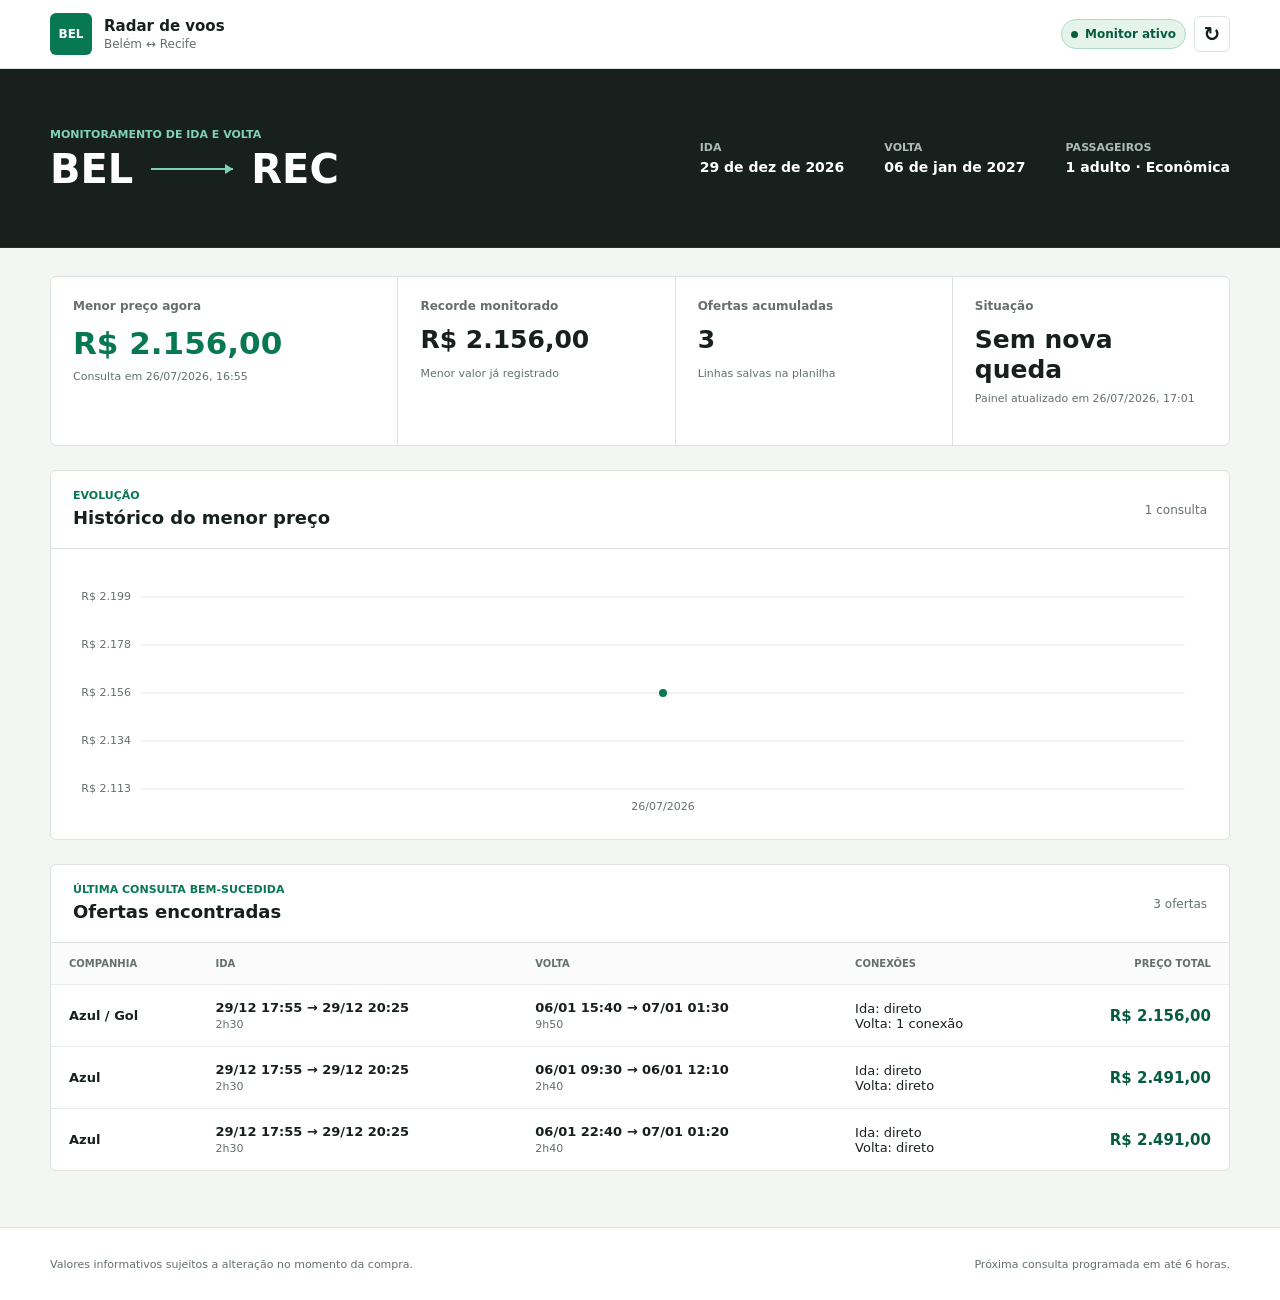
==== docs/index.html @ 87bdce4d "Cria monitor de voos e painel web" ====
<!doctype html>
<html lang="pt-BR">
  <head>
    <meta charset="utf-8">
    <meta name="viewport" content="width=device-width, initial-scale=1">
    <meta name="color-scheme" content="light">
    <meta
      name="description"
      content="Acompanhamento de preços de voos entre Belém e Recife."
    >
    <title>Radar BEL ↔ REC</title>
    <link rel="stylesheet" href="./estilos.css">
  </head>
  <body>
    <header class="cabecalho">
      <div class="cabecalho-conteudo">
        <a class="marca" href="./" aria-label="Radar BEL para REC">
          <span class="marca-sinal" aria-hidden="true">BEL</span>
          <span>
            <strong>Radar de voos</strong>
            <small>Belém ↔ Recife</small>
          </span>
        </a>

        <div class="acoes">
          <span id="estado-monitor" class="estado" aria-live="polite">
            Carregando
          </span>
          <button
            id="botao-atualizar"
            class="botao-icone"
            type="button"
            title="Atualizar dados"
            aria-label="Atualizar dados"
          >
            ↻
          </button>
          <a id="link-execucoes" class="botao-secundario" href="#" hidden>
            Execuções
          </a>
          <a id="link-planilha" class="botao-primario" href="#" download hidden>
            Baixar planilha
          </a>
        </div>
      </div>
    </header>

    <main>
      <section class="faixa-rota" aria-labelledby="titulo-rota">
        <div class="conteudo">
          <div>
            <p class="rotulo">Monitoramento de ida e volta</p>
            <h1 id="titulo-rota">
              <span id="origem">BEL</span>
              <span class="linha-rota" aria-hidden="true"></span>
              <span id="destino">REC</span>
            </h1>
          </div>
          <dl class="detalhes-rota">
            <div>
              <dt>Ida</dt>
              <dd id="data-ida">29 dez 2026</dd>
            </div>
            <div>
              <dt>Volta</dt>
              <dd id="data-volta">06 jan 2027</dd>
            </div>
            <div>
              <dt>Passageiros</dt>
              <dd id="passageiros">1 adulto · Econômica</dd>
            </div>
          </dl>
        </div>
      </section>

      <div class="conteudo principal">
        <section class="metricas" aria-label="Resumo do monitoramento">
          <article class="metrica metrica-destaque">
            <span>Menor preço agora</span>
            <strong id="preco-atual">—</strong>
            <small id="ultima-consulta">Aguardando consulta</small>
          </article>
          <article class="metrica">
            <span>Recorde monitorado</span>
            <strong id="menor-historico">—</strong>
            <small>Menor valor já registrado</small>
          </article>
          <article class="metrica">
            <span>Ofertas acumuladas</span>
            <strong id="total-ofertas">0</strong>
            <small>Linhas salvas na planilha</small>
          </article>
          <article class="metrica">
            <span>Situação</span>
            <strong id="situacao">Iniciando</strong>
            <small id="gerado-em">Dados ainda não carregados</small>
          </article>
        </section>

        <section class="secao-grafico" aria-labelledby="titulo-historico">
          <div class="titulo-secao">
            <div>
              <p class="rotulo">Evolução</p>
              <h2 id="titulo-historico">Histórico do menor preço</h2>
            </div>
            <span id="quantidade-consultas" class="contador">0 consultas</span>
          </div>
          <div class="grafico">
            <canvas
              id="grafico-precos"
              role="img"
              aria-label="Gráfico do menor preço encontrado em cada consulta"
            ></canvas>
            <p id="grafico-vazio" class="mensagem-vazia" hidden>
              O gráfico aparecerá após a primeira consulta.
            </p>
          </div>
        </section>

        <section class="secao-ofertas" aria-labelledby="titulo-ofertas">
          <div class="titulo-secao">
            <div>
              <p class="rotulo">Última consulta bem-sucedida</p>
              <h2 id="titulo-ofertas">Ofertas encontradas</h2>
            </div>
            <span id="quantidade-ofertas" class="contador">0 ofertas</span>
          </div>

          <div class="tabela-container">
            <table>
              <thead>
                <tr>
                  <th>Companhia</th>
                  <th>Ida</th>
                  <th>Volta</th>
                  <th>Conexões</th>
                  <th class="alinha-direita">Preço total</th>
                </tr>
              </thead>
              <tbody id="lista-ofertas">
                <tr>
                  <td colspan="5" class="mensagem-tabela">Carregando ofertas…</td>
                </tr>
              </tbody>
            </table>
          </div>
        </section>
      </div>
    </main>

    <footer>
      <div class="conteudo rodape-conteudo">
        <p>Valores informativos sujeitos a alteração no momento da compra.</p>
        <p>Próxima consulta programada em até 6 horas.</p>
      </div>
    </footer>

    <noscript>
      <p class="aviso-script">
        Ative o JavaScript para visualizar os dados do monitoramento.
      </p>
    </noscript>
    <script src="./painel.js"></script>
  </body>
</html>
---- docs/estilos.css ----
:root {
  color: #17201c;
  background: #f4f6f4;
  font-family:
    Inter, ui-sans-serif, system-ui, -apple-system, BlinkMacSystemFont, "Segoe UI",
    sans-serif;
  font-synthesis: none;
  --tinta: #17201c;
  --tinta-suave: #64706a;
  --fundo: #f4f6f4;
  --superficie: #ffffff;
  --borda: #dce2de;
  --verde: #087852;
  --verde-escuro: #075b40;
  --verde-claro: #e4f4ed;
  --amarelo: #f4bd3b;
  --vermelho: #b93838;
  --vermelho-claro: #faeaea;
}

* {
  box-sizing: border-box;
}

body {
  min-width: 320px;
  min-height: 100vh;
  margin: 0;
  background: var(--fundo);
  color: var(--tinta);
}

button,
a {
  font: inherit;
}

button:focus-visible,
a:focus-visible {
  outline: 3px solid rgba(8, 120, 82, 0.24);
  outline-offset: 2px;
}

.conteudo,
.cabecalho-conteudo {
  width: min(1180px, calc(100% - 40px));
  margin-inline: auto;
}

.cabecalho {
  position: sticky;
  z-index: 10;
  top: 0;
  border-bottom: 1px solid var(--borda);
  background: rgba(255, 255, 255, 0.96);
}

.cabecalho-conteudo {
  min-height: 68px;
  display: flex;
  align-items: center;
  justify-content: space-between;
  gap: 20px;
}

.marca {
  display: inline-flex;
  align-items: center;
  gap: 12px;
  color: inherit;
  text-decoration: none;
}

.marca-sinal {
  width: 42px;
  height: 42px;
  display: grid;
  place-items: center;
  border-radius: 6px;
  background: var(--verde);
  color: #fff;
  font-size: 12px;
  font-weight: 800;
}

.marca strong,
.marca small {
  display: block;
  letter-spacing: 0;
}

.marca strong {
  font-size: 15px;
}

.marca small {
  margin-top: 2px;
  color: var(--tinta-suave);
  font-size: 12px;
}

.acoes {
  display: flex;
  align-items: center;
  gap: 8px;
}

.estado {
  min-height: 30px;
  display: inline-flex;
  align-items: center;
  gap: 7px;
  padding: 5px 9px;
  border: 1px solid #aed8c7;
  border-radius: 999px;
  background: var(--verde-claro);
  color: var(--verde-escuro);
  font-size: 12px;
  font-weight: 700;
  white-space: nowrap;
}

.estado::before {
  width: 7px;
  height: 7px;
  border-radius: 50%;
  background: currentColor;
  content: "";
}

.estado.estado-alerta {
  border-color: #e5c179;
  background: #fff4da;
  color: #815b08;
}

.estado.estado-erro {
  border-color: #efb3b3;
  background: var(--vermelho-claro);
  color: var(--vermelho);
}

.botao-icone,
.botao-secundario,
.botao-primario {
  min-height: 36px;
  border-radius: 6px;
  font-size: 13px;
  font-weight: 700;
  cursor: pointer;
}

.botao-icone {
  width: 36px;
  border: 1px solid var(--borda);
  background: var(--superficie);
  color: var(--tinta);
  font-size: 20px;
  line-height: 1;
}

.botao-icone.carregando {
  animation: girar 0.8s linear infinite;
}

.botao-secundario,
.botao-primario {
  display: inline-flex;
  align-items: center;
  padding: 0 13px;
  text-decoration: none;
}

.botao-secundario {
  border: 1px solid var(--borda);
  background: var(--superficie);
  color: var(--tinta);
}

.botao-primario {
  border: 1px solid var(--verde);
  background: var(--verde);
  color: #fff;
}

.botao-icone:hover,
.botao-secundario:hover {
  border-color: #a9b7af;
  background: #f8faf8;
}

.botao-primario:hover {
  border-color: var(--verde-escuro);
  background: var(--verde-escuro);
}

.faixa-rota {
  border-bottom: 1px solid #22322a;
  background: #17201c;
  color: #fff;
}

.faixa-rota .conteudo {
  min-height: 178px;
  display: flex;
  align-items: center;
  justify-content: space-between;
  gap: 48px;
}

.rotulo {
  margin: 0 0 8px;
  color: var(--verde);
  font-size: 11px;
  font-weight: 800;
  text-transform: uppercase;
}

.faixa-rota .rotulo {
  color: #80d2b5;
}

h1 {
  margin: 0;
  display: flex;
  align-items: center;
  gap: 18px;
  font-size: 40px;
  line-height: 1;
  letter-spacing: 0;
}

.linha-rota {
  width: 82px;
  height: 2px;
  position: relative;
  background: #80d2b5;
}

.linha-rota::after {
  position: absolute;
  top: -4px;
  right: 0;
  border-top: 5px solid transparent;
  border-bottom: 5px solid transparent;
  border-left: 8px solid #80d2b5;
  content: "";
}

.detalhes-rota {
  display: grid;
  grid-template-columns: repeat(3, auto);
  gap: 40px;
  margin: 0;
}

.detalhes-rota div {
  min-width: 118px;
}

.detalhes-rota dt {
  margin-bottom: 5px;
  color: #aebbb5;
  font-size: 11px;
  font-weight: 700;
  text-transform: uppercase;
}

.detalhes-rota dd {
  margin: 0;
  font-size: 14px;
  font-weight: 700;
  white-space: nowrap;
}

.principal {
  padding-block: 28px 56px;
}

.metricas {
  display: grid;
  grid-template-columns: 1.25fr repeat(3, 1fr);
  border: 1px solid var(--borda);
  border-radius: 6px;
  background: var(--superficie);
  overflow: hidden;
}

.metrica {
  min-width: 0;
  padding: 22px;
  border-left: 1px solid var(--borda);
}

.metrica:first-child {
  border-left: 0;
}

.metrica span,
.metrica small,
.metrica strong {
  display: block;
}

.metrica span {
  margin-bottom: 12px;
  color: var(--tinta-suave);
  font-size: 12px;
  font-weight: 700;
}

.metrica strong {
  min-height: 34px;
  overflow-wrap: anywhere;
  font-size: 25px;
  line-height: 1.18;
  letter-spacing: 0;
}

.metrica-destaque strong {
  color: var(--verde);
  font-size: 31px;
}

.metrica small {
  min-height: 32px;
  margin-top: 7px;
  color: var(--tinta-suave);
  font-size: 11px;
  line-height: 1.45;
}

.secao-grafico,
.secao-ofertas {
  margin-top: 24px;
  border: 1px solid var(--borda);
  border-radius: 6px;
  background: var(--superficie);
}

.titulo-secao {
  min-height: 78px;
  display: flex;
  align-items: center;
  justify-content: space-between;
  gap: 20px;
  padding: 18px 22px;
  border-bottom: 1px solid var(--borda);
}

.titulo-secao .rotulo {
  margin-bottom: 4px;
}

h2 {
  margin: 0;
  font-size: 18px;
  line-height: 1.3;
  letter-spacing: 0;
}

.contador {
  color: var(--tinta-suave);
  font-size: 12px;
  white-space: nowrap;
}

.grafico {
  height: 290px;
  position: relative;
  padding: 20px 18px 12px;
}

#grafico-precos {
  width: 100%;
  height: 100%;
  display: block;
}

.mensagem-vazia {
  position: absolute;
  inset: 0;
  display: grid;
  place-items: center;
  margin: 0;
  color: var(--tinta-suave);
  font-size: 13px;
}

.tabela-container {
  width: 100%;
  overflow-x: auto;
}

table {
  width: 100%;
  border-collapse: collapse;
  font-size: 13px;
}

th,
td {
  padding: 15px 18px;
  border-bottom: 1px solid #e8ece9;
  text-align: left;
  vertical-align: middle;
}

th {
  color: var(--tinta-suave);
  background: #fafbfa;
  font-size: 10px;
  font-weight: 800;
  text-transform: uppercase;
  white-space: nowrap;
}

tbody tr:last-child td {
  border-bottom: 0;
}

tbody tr:hover {
  background: #fafcfa;
}

.companhia {
  font-weight: 750;
}

.trecho {
  min-width: 180px;
}

.trecho strong,
.trecho small {
  display: block;
}

.trecho strong {
  font-size: 13px;
}

.trecho small {
  margin-top: 3px;
  color: var(--tinta-suave);
  font-size: 11px;
}

.conexoes {
  white-space: nowrap;
}

.alinha-direita {
  text-align: right;
}

.preco {
  color: var(--verde-escuro);
  font-size: 15px;
  font-weight: 800;
  white-space: nowrap;
}

.mensagem-tabela {
  height: 120px;
  color: var(--tinta-suave);
  text-align: center;
}

footer {
  border-top: 1px solid var(--borda);
  background: var(--superficie);
}

.rodape-conteudo {
  min-height: 72px;
  display: flex;
  align-items: center;
  justify-content: space-between;
  gap: 20px;
  color: var(--tinta-suave);
  font-size: 11px;
}

.aviso-script {
  margin: 0;
  padding: 16px;
  background: var(--vermelho-claro);
  color: var(--vermelho);
  text-align: center;
}

[hidden] {
  display: none !important;
}

@keyframes girar {
  to {
    transform: rotate(360deg);
  }
}

@media (max-width: 880px) {
  .faixa-rota .conteudo {
    min-height: 200px;
    align-items: flex-start;
    flex-direction: column;
    justify-content: center;
    gap: 28px;
  }

  .detalhes-rota {
    width: 100%;
    gap: 20px;
  }

  .metricas {
    grid-template-columns: repeat(2, 1fr);
  }

  .metrica:nth-child(3) {
    border-top: 1px solid var(--borda);
    border-left: 0;
  }

  .metrica:nth-child(4) {
    border-top: 1px solid var(--borda);
  }
}

@media (max-width: 620px) {
  .conteudo,
  .cabecalho-conteudo {
    width: min(100% - 28px, 1180px);
  }

  .cabecalho-conteudo {
    min-height: 62px;
  }

  .marca small,
  .acoes .estado,
  .botao-secundario {
    display: none;
  }

  .botao-primario {
    padding-inline: 10px;
    font-size: 11px;
  }

  .faixa-rota .conteudo {
    min-height: 232px;
  }

  h1 {
    gap: 12px;
    font-size: 32px;
  }

  .linha-rota {
    width: 48px;
  }

  .detalhes-rota {
    grid-template-columns: repeat(2, 1fr);
  }

  .detalhes-rota div:last-child {
    grid-column: 1 / -1;
  }

  .metricas {
    grid-template-columns: 1fr;
  }

  .metrica,
  .metrica:nth-child(2),
  .metrica:nth-child(3),
  .metrica:nth-child(4) {
    border-top: 1px solid var(--borda);
    border-left: 0;
  }

  .metrica:first-child {
    border-top: 0;
  }

  .metrica small {
    min-height: 0;
  }

  .titulo-secao {
    align-items: flex-start;
    flex-direction: column;
    gap: 7px;
  }

  .grafico {
    height: 250px;
    padding-inline: 10px;
  }

  th,
  td {
    padding-inline: 14px;
  }

  .rodape-conteudo {
    align-items: flex-start;
    flex-direction: column;
    justify-content: center;
    gap: 5px;
    padding-block: 18px;
  }

  .rodape-conteudo p {
    margin: 0;
  }
}

@media (prefers-reduced-motion: reduce) {
  *,
  *::before,
  *::after {
    scroll-behavior: auto !important;
    animation-duration: 0.01ms !important;
    animation-iteration-count: 1 !important;
  }
}
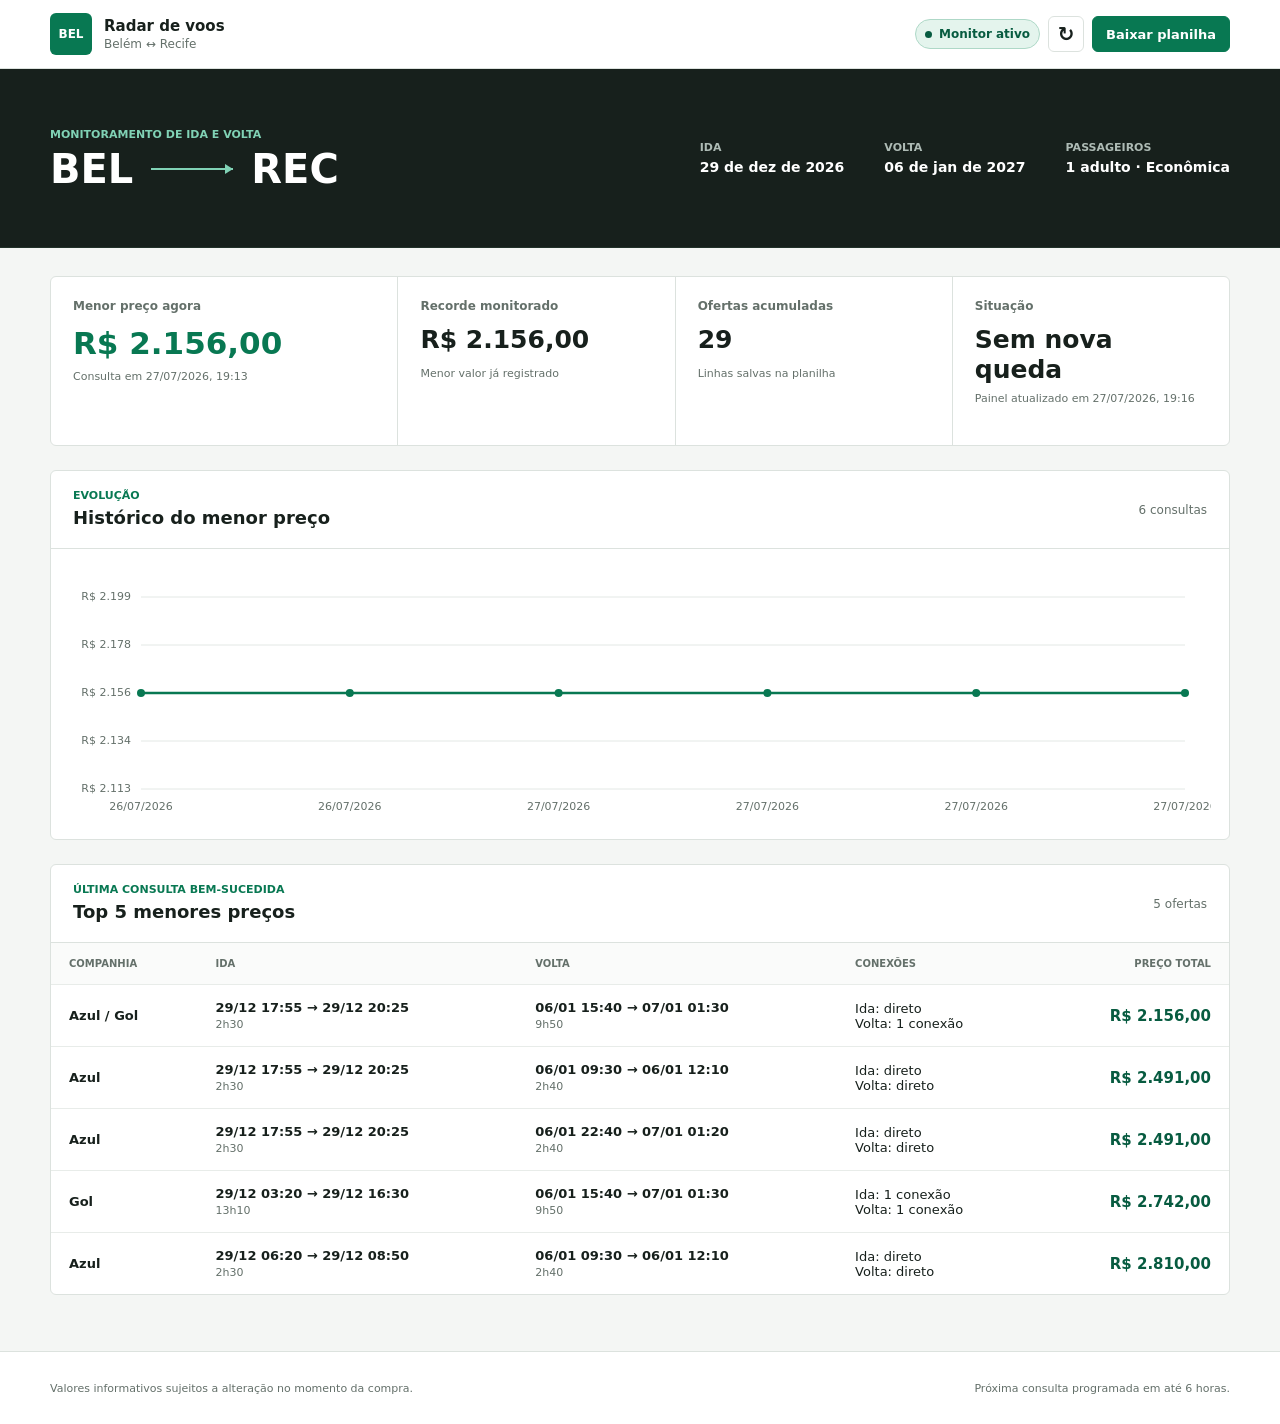
==== commit 150ab30c: "Limita painel as cinco menores ofertas" ====
--- a/docs/index.html
+++ b/docs/index.html
@@ -121,7 +121,7 @@
           <div class="titulo-secao">
             <div>
               <p class="rotulo">Última consulta bem-sucedida</p>
-              <h2 id="titulo-ofertas">Ofertas encontradas</h2>
+              <h2 id="titulo-ofertas">Top 5 menores preços</h2>
             </div>
             <span id="quantidade-ofertas" class="contador">0 ofertas</span>
           </div>
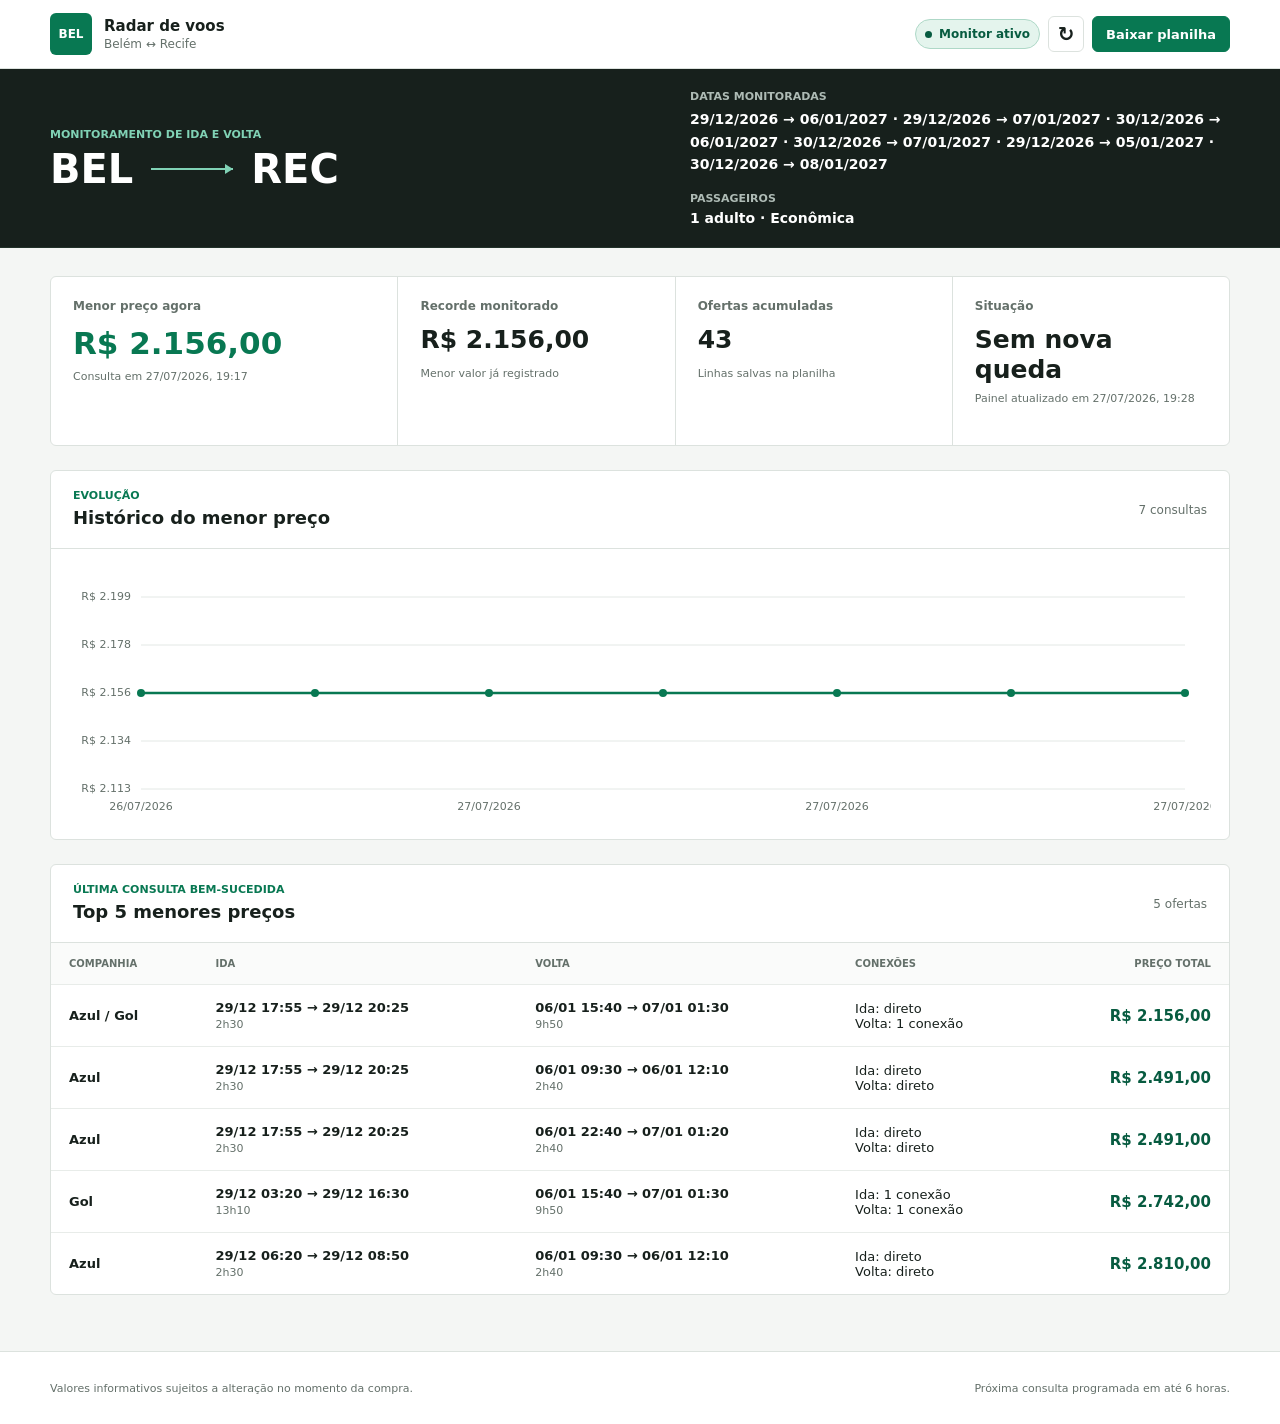
==== commit 30ad1501: "Monitora novas combinacoes de datas" ====
--- a/docs/index.html
+++ b/docs/index.html
@@ -57,13 +57,12 @@
             </h1>
           </div>
           <dl class="detalhes-rota">
-            <div>
-              <dt>Ida</dt>
-              <dd id="data-ida">29 dez 2026</dd>
-            </div>
-            <div>
-              <dt>Volta</dt>
-              <dd id="data-volta">06 jan 2027</dd>
+            <div class="datas-monitoradas">
+              <dt>Datas monitoradas</dt>
+              <dd id="periodos-monitorados">
+                29 dez → 06 jan · 29 dez → 07 jan · 30 dez → 06 jan ·
+                30 dez → 07 jan · 29 dez → 05 jan · 30 dez → 08 jan
+              </dd>
             </div>
             <div>
               <dt>Passageiros</dt>
--- a/docs/estilos.css
+++ b/docs/estilos.css
@@ -249,9 +249,11 @@
 
 .detalhes-rota {
   display: grid;
-  grid-template-columns: repeat(3, auto);
-  gap: 40px;
+  grid-template-columns: 1fr;
+  gap: 16px;
   margin: 0;
+  width: min(540px, 45vw);
+  min-width: 0;
 }
 
 .detalhes-rota div {
@@ -271,6 +273,11 @@
   font-size: 14px;
   font-weight: 700;
   white-space: nowrap;
+}
+
+.detalhes-rota .datas-monitoradas dd {
+  line-height: 1.6;
+  white-space: normal;
 }
 
 .principal {
@@ -500,7 +507,7 @@
   }
 }
 
-@media (max-width: 880px) {
+@media (max-width: 1040px) {
   .faixa-rota .conteudo {
     min-height: 200px;
     align-items: flex-start;
@@ -511,6 +518,7 @@
 
   .detalhes-rota {
     width: 100%;
+    grid-template-columns: repeat(2, 1fr);
     gap: 20px;
   }
 
@@ -566,7 +574,7 @@
     grid-template-columns: repeat(2, 1fr);
   }
 
-  .detalhes-rota div:last-child {
+  .detalhes-rota .datas-monitoradas {
     grid-column: 1 / -1;
   }
 
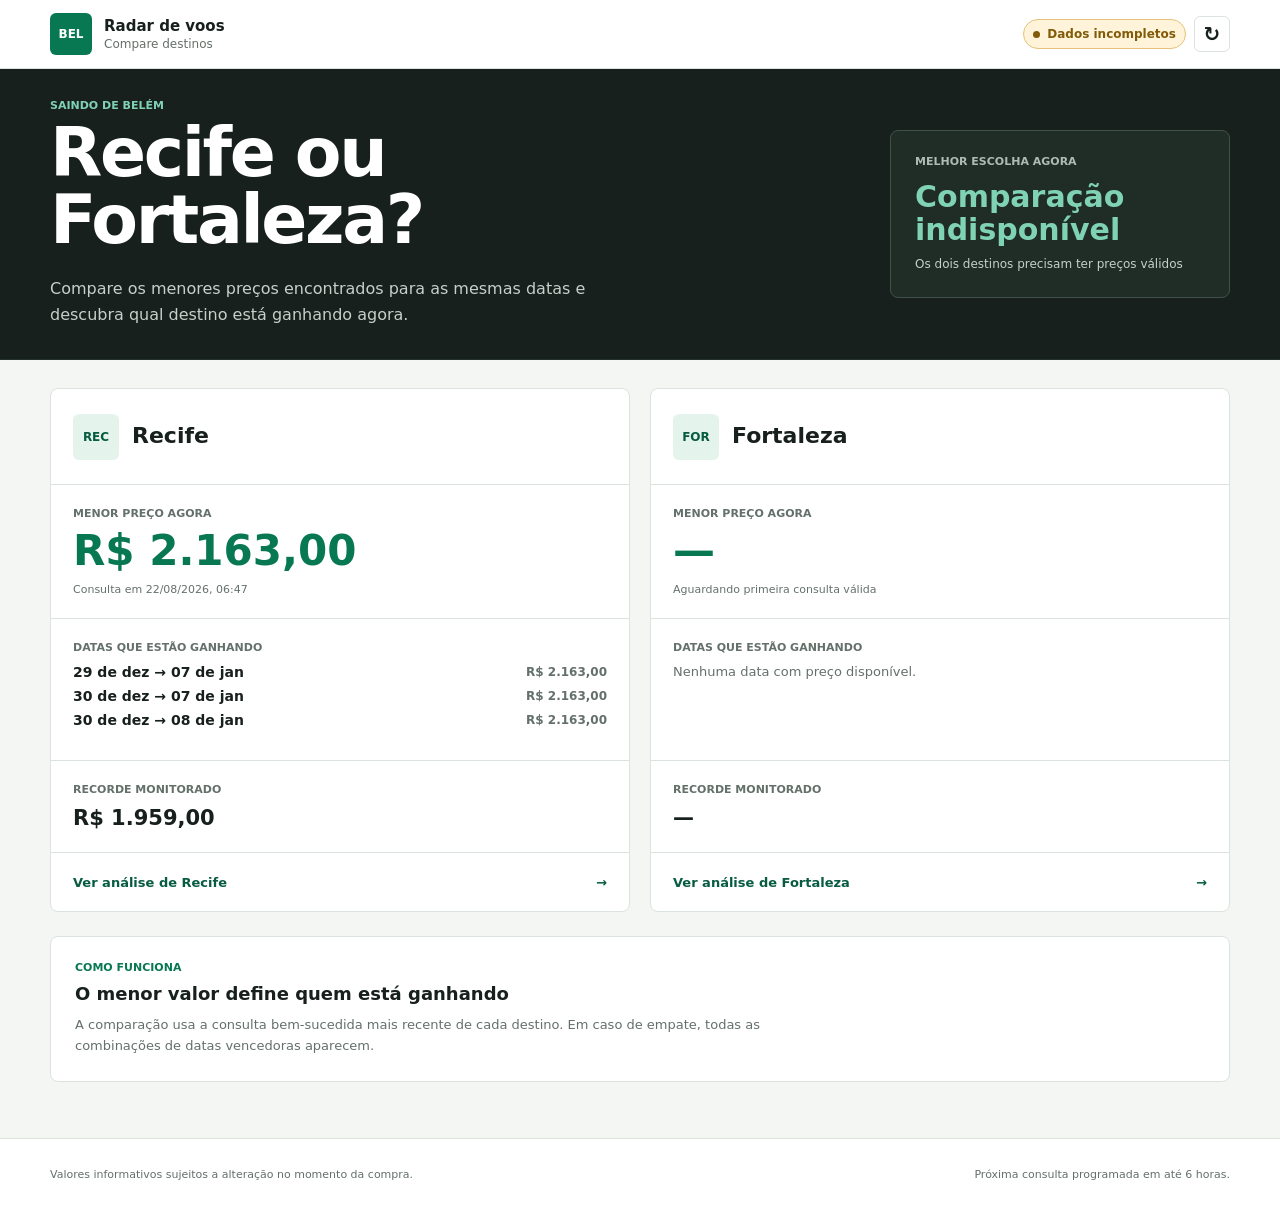
==== commit c1f7be6e: "Adiciona comparacao entre Recife e Fortaleza" ====
--- a/docs/index.html
+++ b/docs/index.html
@@ -6,143 +6,126 @@
     <meta name="color-scheme" content="light">
     <meta
       name="description"
-      content="Acompanhamento de preços de voos entre Belém e Recife."
+      content="Compare os preços de voos de Belém para Recife e Fortaleza."
     >
-    <title>Radar BEL ↔ REC</title>
+    <title>Radar de voos · Recife ou Fortaleza</title>
     <link rel="stylesheet" href="./estilos.css">
   </head>
-  <body>
+  <body class="pagina-comparacao">
     <header class="cabecalho">
       <div class="cabecalho-conteudo">
-        <a class="marca" href="./" aria-label="Radar BEL para REC">
+        <a class="marca" href="./" aria-label="Radar de voos">
           <span class="marca-sinal" aria-hidden="true">BEL</span>
           <span>
             <strong>Radar de voos</strong>
-            <small>Belém ↔ Recife</small>
+            <small>Compare destinos</small>
           </span>
         </a>
 
         <div class="acoes">
-          <span id="estado-monitor" class="estado" aria-live="polite">
+          <span id="estado-comparacao" class="estado" aria-live="polite">
             Carregando
           </span>
           <button
             id="botao-atualizar"
             class="botao-icone"
             type="button"
-            title="Atualizar dados"
-            aria-label="Atualizar dados"
+            title="Atualizar comparação"
+            aria-label="Atualizar comparação"
           >
             ↻
           </button>
-          <a id="link-execucoes" class="botao-secundario" href="#" hidden>
-            Execuções
-          </a>
-          <a id="link-planilha" class="botao-primario" href="#" download hidden>
-            Baixar planilha
-          </a>
         </div>
       </div>
     </header>
 
     <main>
-      <section class="faixa-rota" aria-labelledby="titulo-rota">
-        <div class="conteudo">
+      <section class="hero-comparacao" aria-labelledby="titulo-comparacao">
+        <div class="conteudo hero-comparacao-conteudo">
           <div>
-            <p class="rotulo">Monitoramento de ida e volta</p>
-            <h1 id="titulo-rota">
-              <span id="origem">BEL</span>
-              <span class="linha-rota" aria-hidden="true"></span>
-              <span id="destino">REC</span>
-            </h1>
+            <p class="rotulo">Saindo de Belém</p>
+            <h1 id="titulo-comparacao">Recife ou Fortaleza?</h1>
+            <p class="hero-texto">
+              Compare os menores preços encontrados para as mesmas datas e
+              descubra qual destino está ganhando agora.
+            </p>
           </div>
-          <dl class="detalhes-rota">
-            <div class="datas-monitoradas">
-              <dt>Datas monitoradas</dt>
-              <dd id="periodos-monitorados">
-                29 dez → 06 jan · 29 dez → 07 jan · 30 dez → 06 jan ·
-                30 dez → 07 jan · 29 dez → 05 jan · 30 dez → 08 jan
-              </dd>
-            </div>
-            <div>
-              <dt>Passageiros</dt>
-              <dd id="passageiros">1 adulto · Econômica</dd>
-            </div>
-          </dl>
+          <div id="resultado-comparacao" class="resultado-comparacao" aria-live="polite">
+            <span>Melhor escolha agora</span>
+            <strong>Calculando…</strong>
+            <small>Aguardando os dois destinos</small>
+          </div>
         </div>
       </section>
 
-      <div class="conteudo principal">
-        <section class="metricas" aria-label="Resumo do monitoramento">
-          <article class="metrica metrica-destaque">
-            <span>Menor preço agora</span>
-            <strong id="preco-atual">—</strong>
-            <small id="ultima-consulta">Aguardando consulta</small>
+      <div class="conteudo principal principal-comparacao">
+        <section class="grade-destinos" aria-label="Comparação dos destinos">
+          <article id="cartao-recife" class="cartao-destino" data-destino="REC">
+            <div class="cartao-destino-cabecalho">
+              <div>
+                <span class="codigo-destino">REC</span>
+                <h2>Recife</h2>
+              </div>
+              <span class="selo-vencedor" hidden>Menor preço</span>
+            </div>
+            <div class="preco-destino">
+              <span>Menor preço agora</span>
+              <strong data-campo="preco-atual">—</strong>
+              <small data-campo="ultima-consulta">Aguardando dados</small>
+            </div>
+            <div class="datas-vencedoras">
+              <span>Datas que estão ganhando</span>
+              <div data-campo="datas-vencedoras" class="lista-datas">
+                <p>Carregando combinações…</p>
+              </div>
+            </div>
+            <div class="recorde-destino">
+              <span>Recorde monitorado</span>
+              <strong data-campo="recorde">—</strong>
+            </div>
+            <a class="botao-analise" href="./destino.html?destino=REC">
+              Ver análise de Recife
+              <span aria-hidden="true">→</span>
+            </a>
           </article>
-          <article class="metrica">
-            <span>Recorde monitorado</span>
-            <strong id="menor-historico">—</strong>
-            <small>Menor valor já registrado</small>
-          </article>
-          <article class="metrica">
-            <span>Ofertas acumuladas</span>
-            <strong id="total-ofertas">0</strong>
-            <small>Linhas salvas na planilha</small>
-          </article>
-          <article class="metrica">
-            <span>Situação</span>
-            <strong id="situacao">Iniciando</strong>
-            <small id="gerado-em">Dados ainda não carregados</small>
+
+          <article id="cartao-fortaleza" class="cartao-destino" data-destino="FOR">
+            <div class="cartao-destino-cabecalho">
+              <div>
+                <span class="codigo-destino">FOR</span>
+                <h2>Fortaleza</h2>
+              </div>
+              <span class="selo-vencedor" hidden>Menor preço</span>
+            </div>
+            <div class="preco-destino">
+              <span>Menor preço agora</span>
+              <strong data-campo="preco-atual">—</strong>
+              <small data-campo="ultima-consulta">Aguardando dados</small>
+            </div>
+            <div class="datas-vencedoras">
+              <span>Datas que estão ganhando</span>
+              <div data-campo="datas-vencedoras" class="lista-datas">
+                <p>Carregando combinações…</p>
+              </div>
+            </div>
+            <div class="recorde-destino">
+              <span>Recorde monitorado</span>
+              <strong data-campo="recorde">—</strong>
+            </div>
+            <a class="botao-analise" href="./destino.html?destino=FOR">
+              Ver análise de Fortaleza
+              <span aria-hidden="true">→</span>
+            </a>
           </article>
         </section>
 
-        <section class="secao-grafico" aria-labelledby="titulo-historico">
-          <div class="titulo-secao">
-            <div>
-              <p class="rotulo">Evolução</p>
-              <h2 id="titulo-historico">Histórico do menor preço</h2>
-            </div>
-            <span id="quantidade-consultas" class="contador">0 consultas</span>
-          </div>
-          <div class="grafico">
-            <canvas
-              id="grafico-precos"
-              role="img"
-              aria-label="Gráfico do menor preço encontrado em cada consulta"
-            ></canvas>
-            <p id="grafico-vazio" class="mensagem-vazia" hidden>
-              O gráfico aparecerá após a primeira consulta.
-            </p>
-          </div>
-        </section>
-
-        <section class="secao-ofertas" aria-labelledby="titulo-ofertas">
-          <div class="titulo-secao">
-            <div>
-              <p class="rotulo">Última consulta bem-sucedida</p>
-              <h2 id="titulo-ofertas">Top 5 menores preços</h2>
-            </div>
-            <span id="quantidade-ofertas" class="contador">0 ofertas</span>
-          </div>
-
-          <div class="tabela-container">
-            <table>
-              <thead>
-                <tr>
-                  <th>Companhia</th>
-                  <th>Ida</th>
-                  <th>Volta</th>
-                  <th>Conexões</th>
-                  <th class="alinha-direita">Preço total</th>
-                </tr>
-              </thead>
-              <tbody id="lista-ofertas">
-                <tr>
-                  <td colspan="5" class="mensagem-tabela">Carregando ofertas…</td>
-                </tr>
-              </tbody>
-            </table>
-          </div>
+        <section class="nota-comparacao" aria-labelledby="titulo-como-funciona">
+          <p class="rotulo">Como funciona</p>
+          <h2 id="titulo-como-funciona">O menor valor define quem está ganhando</h2>
+          <p>
+            A comparação usa a consulta bem-sucedida mais recente de cada destino.
+            Em caso de empate, todas as combinações de datas vencedoras aparecem.
+          </p>
         </section>
       </div>
     </main>
@@ -156,9 +139,9 @@
 
     <noscript>
       <p class="aviso-script">
-        Ative o JavaScript para visualizar os dados do monitoramento.
+        Ative o JavaScript para visualizar a comparação de destinos.
       </p>
     </noscript>
-    <script src="./painel.js"></script>
+    <script src="./comparacao.js"></script>
   </body>
 </html>
--- a/docs/estilos.css
+++ b/docs/estilos.css
@@ -200,6 +200,249 @@
   color: #fff;
 }
 
+.hero-comparacao {
+  border-bottom: 1px solid #22322a;
+  background: #17201c;
+  color: #fff;
+}
+
+.hero-comparacao-conteudo {
+  min-height: 290px;
+  display: flex;
+  align-items: center;
+  justify-content: space-between;
+  gap: 60px;
+}
+
+.pagina-comparacao h1 {
+  display: block;
+  max-width: 650px;
+  font-size: clamp(40px, 6vw, 68px);
+  line-height: 0.98;
+  letter-spacing: -0.035em;
+}
+
+.hero-comparacao .rotulo {
+  color: #80d2b5;
+}
+
+.hero-texto {
+  max-width: 590px;
+  margin: 22px 0 0;
+  color: #c6d0cb;
+  font-size: 16px;
+  line-height: 1.65;
+}
+
+.resultado-comparacao {
+  width: min(340px, 34vw);
+  flex: 0 0 auto;
+  padding: 24px;
+  border: 1px solid #405149;
+  border-radius: 8px;
+  background: #202c26;
+}
+
+.resultado-comparacao span,
+.resultado-comparacao strong,
+.resultado-comparacao small {
+  display: block;
+}
+
+.resultado-comparacao span {
+  color: #aebbb5;
+  font-size: 11px;
+  font-weight: 800;
+  text-transform: uppercase;
+}
+
+.resultado-comparacao strong {
+  margin-top: 12px;
+  color: #80d2b5;
+  font-size: 30px;
+  line-height: 1.1;
+}
+
+.resultado-comparacao small {
+  margin-top: 9px;
+  color: #c6d0cb;
+  font-size: 12px;
+  line-height: 1.5;
+}
+
+.principal-comparacao {
+  padding-top: 32px;
+}
+
+.grade-destinos {
+  display: grid;
+  grid-template-columns: repeat(2, minmax(0, 1fr));
+  gap: 20px;
+}
+
+.cartao-destino {
+  min-width: 0;
+  overflow: hidden;
+  border: 1px solid var(--borda);
+  border-radius: 8px;
+  background: var(--superficie);
+  transition: border-color 160ms ease, box-shadow 160ms ease;
+}
+
+.cartao-destino.cartao-vencedor {
+  border-color: #8fcbb6;
+  box-shadow: 0 8px 28px rgba(8, 120, 82, 0.1);
+}
+
+.cartao-destino.cartao-indisponivel {
+  opacity: 0.72;
+}
+
+.cartao-destino-cabecalho {
+  min-height: 96px;
+  display: flex;
+  align-items: center;
+  justify-content: space-between;
+  gap: 20px;
+  padding: 20px 22px;
+  border-bottom: 1px solid var(--borda);
+}
+
+.cartao-destino-cabecalho > div {
+  display: flex;
+  align-items: center;
+  gap: 13px;
+}
+
+.codigo-destino {
+  width: 46px;
+  height: 46px;
+  display: grid;
+  place-items: center;
+  border-radius: 6px;
+  background: var(--verde-claro);
+  color: var(--verde-escuro);
+  font-size: 12px;
+  font-weight: 850;
+}
+
+.cartao-destino h2 {
+  font-size: 22px;
+}
+
+.selo-vencedor {
+  padding: 6px 9px;
+  border-radius: 999px;
+  background: var(--verde);
+  color: #fff;
+  font-size: 11px;
+  font-weight: 800;
+  white-space: nowrap;
+}
+
+.preco-destino,
+.datas-vencedoras,
+.recorde-destino {
+  padding: 22px;
+  border-bottom: 1px solid var(--borda);
+}
+
+.preco-destino > span,
+.datas-vencedoras > span,
+.recorde-destino > span {
+  display: block;
+  margin-bottom: 10px;
+  color: var(--tinta-suave);
+  font-size: 11px;
+  font-weight: 800;
+  text-transform: uppercase;
+}
+
+.preco-destino strong,
+.preco-destino small,
+.recorde-destino strong {
+  display: block;
+}
+
+.preco-destino strong {
+  color: var(--verde);
+  font-size: clamp(30px, 4vw, 42px);
+  line-height: 1;
+}
+
+.preco-destino small {
+  margin-top: 11px;
+  color: var(--tinta-suave);
+  font-size: 11px;
+}
+
+.datas-vencedoras {
+  min-height: 142px;
+}
+
+.lista-datas {
+  display: grid;
+  gap: 8px;
+}
+
+.lista-datas p {
+  display: flex;
+  align-items: center;
+  justify-content: space-between;
+  gap: 20px;
+  margin: 0;
+  color: var(--tinta-suave);
+  font-size: 13px;
+}
+
+.lista-datas strong {
+  color: var(--tinta);
+  font-size: 14px;
+}
+
+.lista-datas span {
+  font-size: 12px;
+  font-weight: 750;
+  white-space: nowrap;
+}
+
+.recorde-destino strong {
+  font-size: 21px;
+}
+
+.botao-analise {
+  min-height: 58px;
+  display: flex;
+  align-items: center;
+  justify-content: space-between;
+  gap: 20px;
+  padding: 0 22px;
+  color: var(--verde-escuro);
+  font-size: 13px;
+  font-weight: 800;
+  text-decoration: none;
+}
+
+.botao-analise:hover {
+  background: var(--verde-claro);
+}
+
+.nota-comparacao {
+  margin-top: 24px;
+  padding: 24px;
+  border: 1px solid var(--borda);
+  border-radius: 8px;
+  background: var(--superficie);
+}
+
+.nota-comparacao p:last-child {
+  max-width: 760px;
+  margin: 10px 0 0;
+  color: var(--tinta-suave);
+  font-size: 13px;
+  line-height: 1.6;
+}
+
 .faixa-rota .conteudo {
   min-height: 178px;
   display: flex;
@@ -508,6 +751,11 @@
 }
 
 @media (max-width: 1040px) {
+  .hero-comparacao-conteudo {
+    min-height: 330px;
+    gap: 30px;
+  }
+
   .faixa-rota .conteudo {
     min-height: 200px;
     align-items: flex-start;
@@ -559,6 +807,44 @@
 
   .faixa-rota .conteudo {
     min-height: 232px;
+  }
+
+  .hero-comparacao-conteudo {
+    min-height: 430px;
+    align-items: flex-start;
+    flex-direction: column;
+    justify-content: center;
+    gap: 28px;
+  }
+
+  .pagina-comparacao h1 {
+    font-size: 42px;
+  }
+
+  .hero-texto {
+    margin-top: 16px;
+    font-size: 14px;
+  }
+
+  .resultado-comparacao {
+    width: 100%;
+  }
+
+  .grade-destinos {
+    grid-template-columns: 1fr;
+  }
+
+  .cartao-destino-cabecalho,
+  .preco-destino,
+  .datas-vencedoras,
+  .recorde-destino {
+    padding-inline: 18px;
+  }
+
+  .lista-datas p {
+    align-items: flex-start;
+    flex-direction: column;
+    gap: 3px;
   }
 
   h1 {
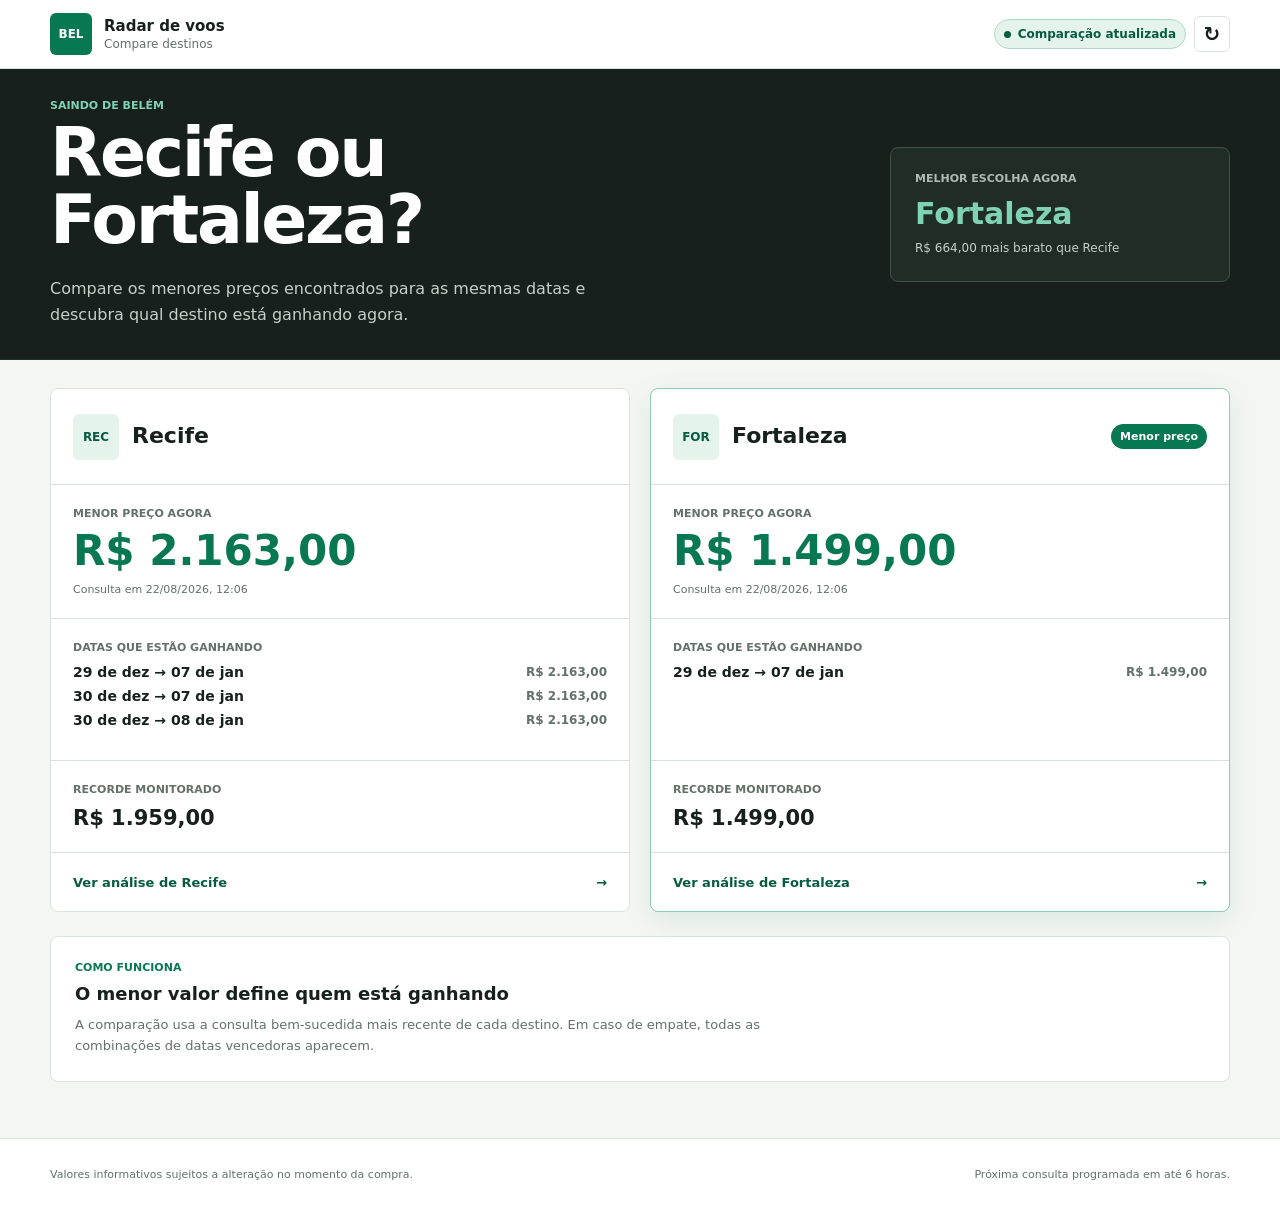
==== commit 2d73b858: "Atualiza versao dos arquivos do painel" ====
--- a/docs/index.html
+++ b/docs/index.html
@@ -9,7 +9,7 @@
       content="Compare os preços de voos de Belém para Recife e Fortaleza."
     >
     <title>Radar de voos · Recife ou Fortaleza</title>
-    <link rel="stylesheet" href="./estilos.css">
+    <link rel="stylesheet" href="./estilos.css?v=2">
   </head>
   <body class="pagina-comparacao">
     <header class="cabecalho">
@@ -142,6 +142,6 @@
         Ative o JavaScript para visualizar a comparação de destinos.
       </p>
     </noscript>
-    <script src="./comparacao.js"></script>
+    <script src="./comparacao.js?v=2"></script>
   </body>
 </html>
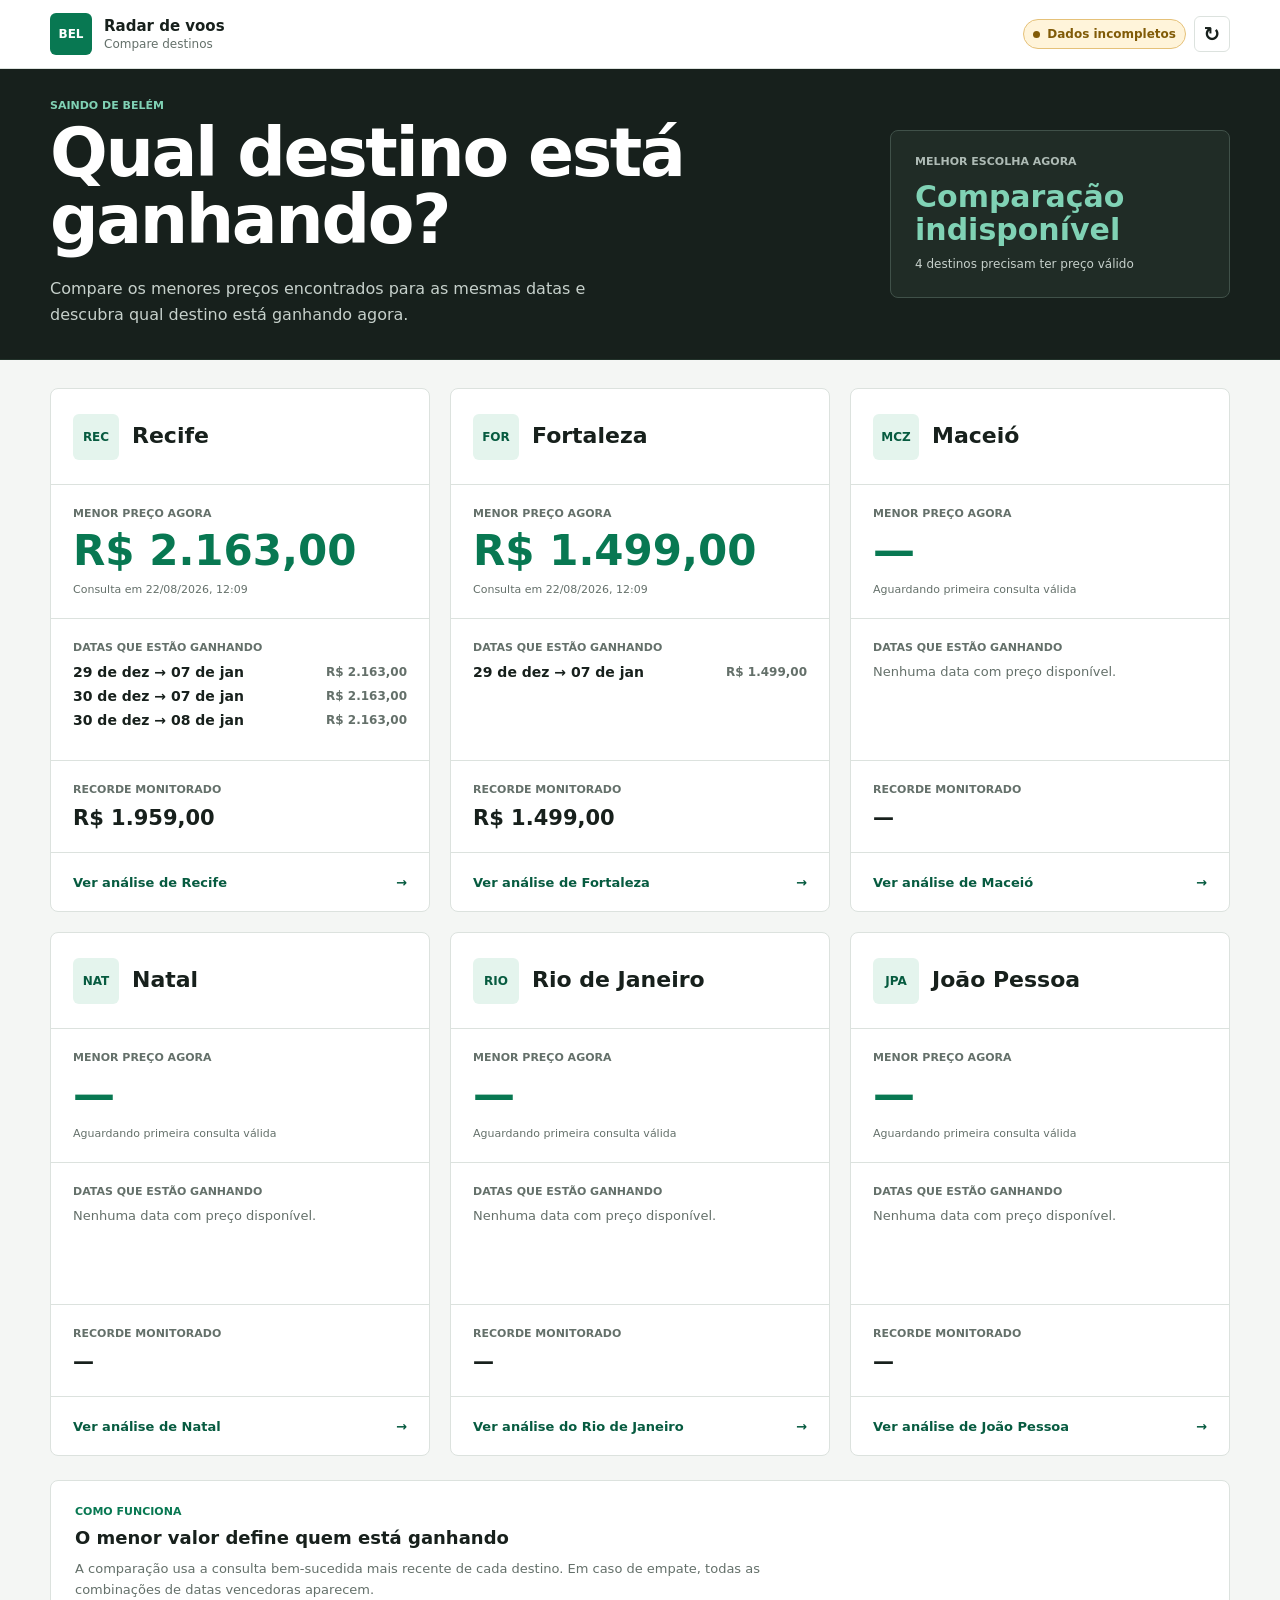
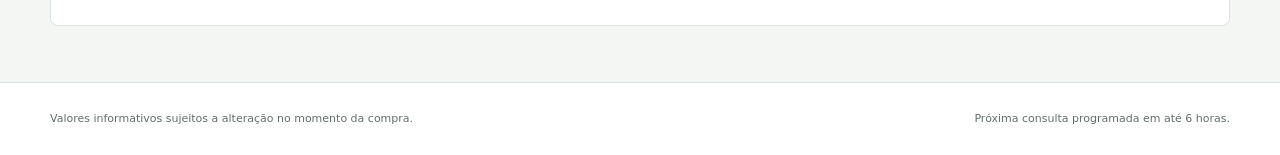
==== commit aeea2332: "Adiciona quatro destinos ao monitoramento" ====
--- a/docs/index.html
+++ b/docs/index.html
@@ -6,10 +6,10 @@
     <meta name="color-scheme" content="light">
     <meta
       name="description"
-      content="Compare os preços de voos de Belém para Recife e Fortaleza."
+      content="Compare os preços de voos de Belém para seis destinos."
     >
-    <title>Radar de voos · Recife ou Fortaleza</title>
-    <link rel="stylesheet" href="./estilos.css?v=2">
+    <title>Radar de voos · Compare seis destinos</title>
+    <link rel="stylesheet" href="./estilos.css?v=3">
   </head>
   <body class="pagina-comparacao">
     <header class="cabecalho">
@@ -44,7 +44,7 @@
         <div class="conteudo hero-comparacao-conteudo">
           <div>
             <p class="rotulo">Saindo de Belém</p>
-            <h1 id="titulo-comparacao">Recife ou Fortaleza?</h1>
+            <h1 id="titulo-comparacao">Qual destino está ganhando?</h1>
             <p class="hero-texto">
               Compare os menores preços encontrados para as mesmas datas e
               descubra qual destino está ganhando agora.
@@ -53,7 +53,7 @@
           <div id="resultado-comparacao" class="resultado-comparacao" aria-live="polite">
             <span>Melhor escolha agora</span>
             <strong>Calculando…</strong>
-            <small>Aguardando os dois destinos</small>
+            <small>Aguardando os seis destinos</small>
           </div>
         </div>
       </section>
@@ -114,6 +114,122 @@
             </div>
             <a class="botao-analise" href="./destino.html?destino=FOR">
               Ver análise de Fortaleza
+              <span aria-hidden="true">→</span>
+            </a>
+          </article>
+
+          <article id="cartao-maceio" class="cartao-destino" data-destino="MCZ">
+            <div class="cartao-destino-cabecalho">
+              <div>
+                <span class="codigo-destino">MCZ</span>
+                <h2>Maceió</h2>
+              </div>
+              <span class="selo-vencedor" hidden>Menor preço</span>
+            </div>
+            <div class="preco-destino">
+              <span>Menor preço agora</span>
+              <strong data-campo="preco-atual">—</strong>
+              <small data-campo="ultima-consulta">Aguardando dados</small>
+            </div>
+            <div class="datas-vencedoras">
+              <span>Datas que estão ganhando</span>
+              <div data-campo="datas-vencedoras" class="lista-datas">
+                <p>Carregando combinações…</p>
+              </div>
+            </div>
+            <div class="recorde-destino">
+              <span>Recorde monitorado</span>
+              <strong data-campo="recorde">—</strong>
+            </div>
+            <a class="botao-analise" href="./destino.html?destino=MCZ">
+              Ver análise de Maceió
+              <span aria-hidden="true">→</span>
+            </a>
+          </article>
+
+          <article id="cartao-natal" class="cartao-destino" data-destino="NAT">
+            <div class="cartao-destino-cabecalho">
+              <div>
+                <span class="codigo-destino">NAT</span>
+                <h2>Natal</h2>
+              </div>
+              <span class="selo-vencedor" hidden>Menor preço</span>
+            </div>
+            <div class="preco-destino">
+              <span>Menor preço agora</span>
+              <strong data-campo="preco-atual">—</strong>
+              <small data-campo="ultima-consulta">Aguardando dados</small>
+            </div>
+            <div class="datas-vencedoras">
+              <span>Datas que estão ganhando</span>
+              <div data-campo="datas-vencedoras" class="lista-datas">
+                <p>Carregando combinações…</p>
+              </div>
+            </div>
+            <div class="recorde-destino">
+              <span>Recorde monitorado</span>
+              <strong data-campo="recorde">—</strong>
+            </div>
+            <a class="botao-analise" href="./destino.html?destino=NAT">
+              Ver análise de Natal
+              <span aria-hidden="true">→</span>
+            </a>
+          </article>
+
+          <article id="cartao-rio" class="cartao-destino" data-destino="RIO">
+            <div class="cartao-destino-cabecalho">
+              <div>
+                <span class="codigo-destino">RIO</span>
+                <h2>Rio de Janeiro</h2>
+              </div>
+              <span class="selo-vencedor" hidden>Menor preço</span>
+            </div>
+            <div class="preco-destino">
+              <span>Menor preço agora</span>
+              <strong data-campo="preco-atual">—</strong>
+              <small data-campo="ultima-consulta">Aguardando dados</small>
+            </div>
+            <div class="datas-vencedoras">
+              <span>Datas que estão ganhando</span>
+              <div data-campo="datas-vencedoras" class="lista-datas">
+                <p>Carregando combinações…</p>
+              </div>
+            </div>
+            <div class="recorde-destino">
+              <span>Recorde monitorado</span>
+              <strong data-campo="recorde">—</strong>
+            </div>
+            <a class="botao-analise" href="./destino.html?destino=RIO">
+              Ver análise do Rio de Janeiro
+              <span aria-hidden="true">→</span>
+            </a>
+          </article>
+
+          <article id="cartao-joao-pessoa" class="cartao-destino" data-destino="JPA">
+            <div class="cartao-destino-cabecalho">
+              <div>
+                <span class="codigo-destino">JPA</span>
+                <h2>João Pessoa</h2>
+              </div>
+              <span class="selo-vencedor" hidden>Menor preço</span>
+            </div>
+            <div class="preco-destino">
+              <span>Menor preço agora</span>
+              <strong data-campo="preco-atual">—</strong>
+              <small data-campo="ultima-consulta">Aguardando dados</small>
+            </div>
+            <div class="datas-vencedoras">
+              <span>Datas que estão ganhando</span>
+              <div data-campo="datas-vencedoras" class="lista-datas">
+                <p>Carregando combinações…</p>
+              </div>
+            </div>
+            <div class="recorde-destino">
+              <span>Recorde monitorado</span>
+              <strong data-campo="recorde">—</strong>
+            </div>
+            <a class="botao-analise" href="./destino.html?destino=JPA">
+              Ver análise de João Pessoa
               <span aria-hidden="true">→</span>
             </a>
           </article>
@@ -142,6 +258,6 @@
         Ative o JavaScript para visualizar a comparação de destinos.
       </p>
     </noscript>
-    <script src="./comparacao.js?v=2"></script>
+    <script src="./comparacao.js?v=3"></script>
   </body>
 </html>
--- a/docs/estilos.css
+++ b/docs/estilos.css
@@ -276,7 +276,7 @@
 
 .grade-destinos {
   display: grid;
-  grid-template-columns: repeat(2, minmax(0, 1fr));
+  grid-template-columns: repeat(3, minmax(0, 1fr));
   gap: 20px;
 }
 
@@ -751,6 +751,10 @@
 }
 
 @media (max-width: 1040px) {
+  .grade-destinos {
+    grid-template-columns: repeat(2, minmax(0, 1fr));
+  }
+
   .hero-comparacao-conteudo {
     min-height: 330px;
     gap: 30px;
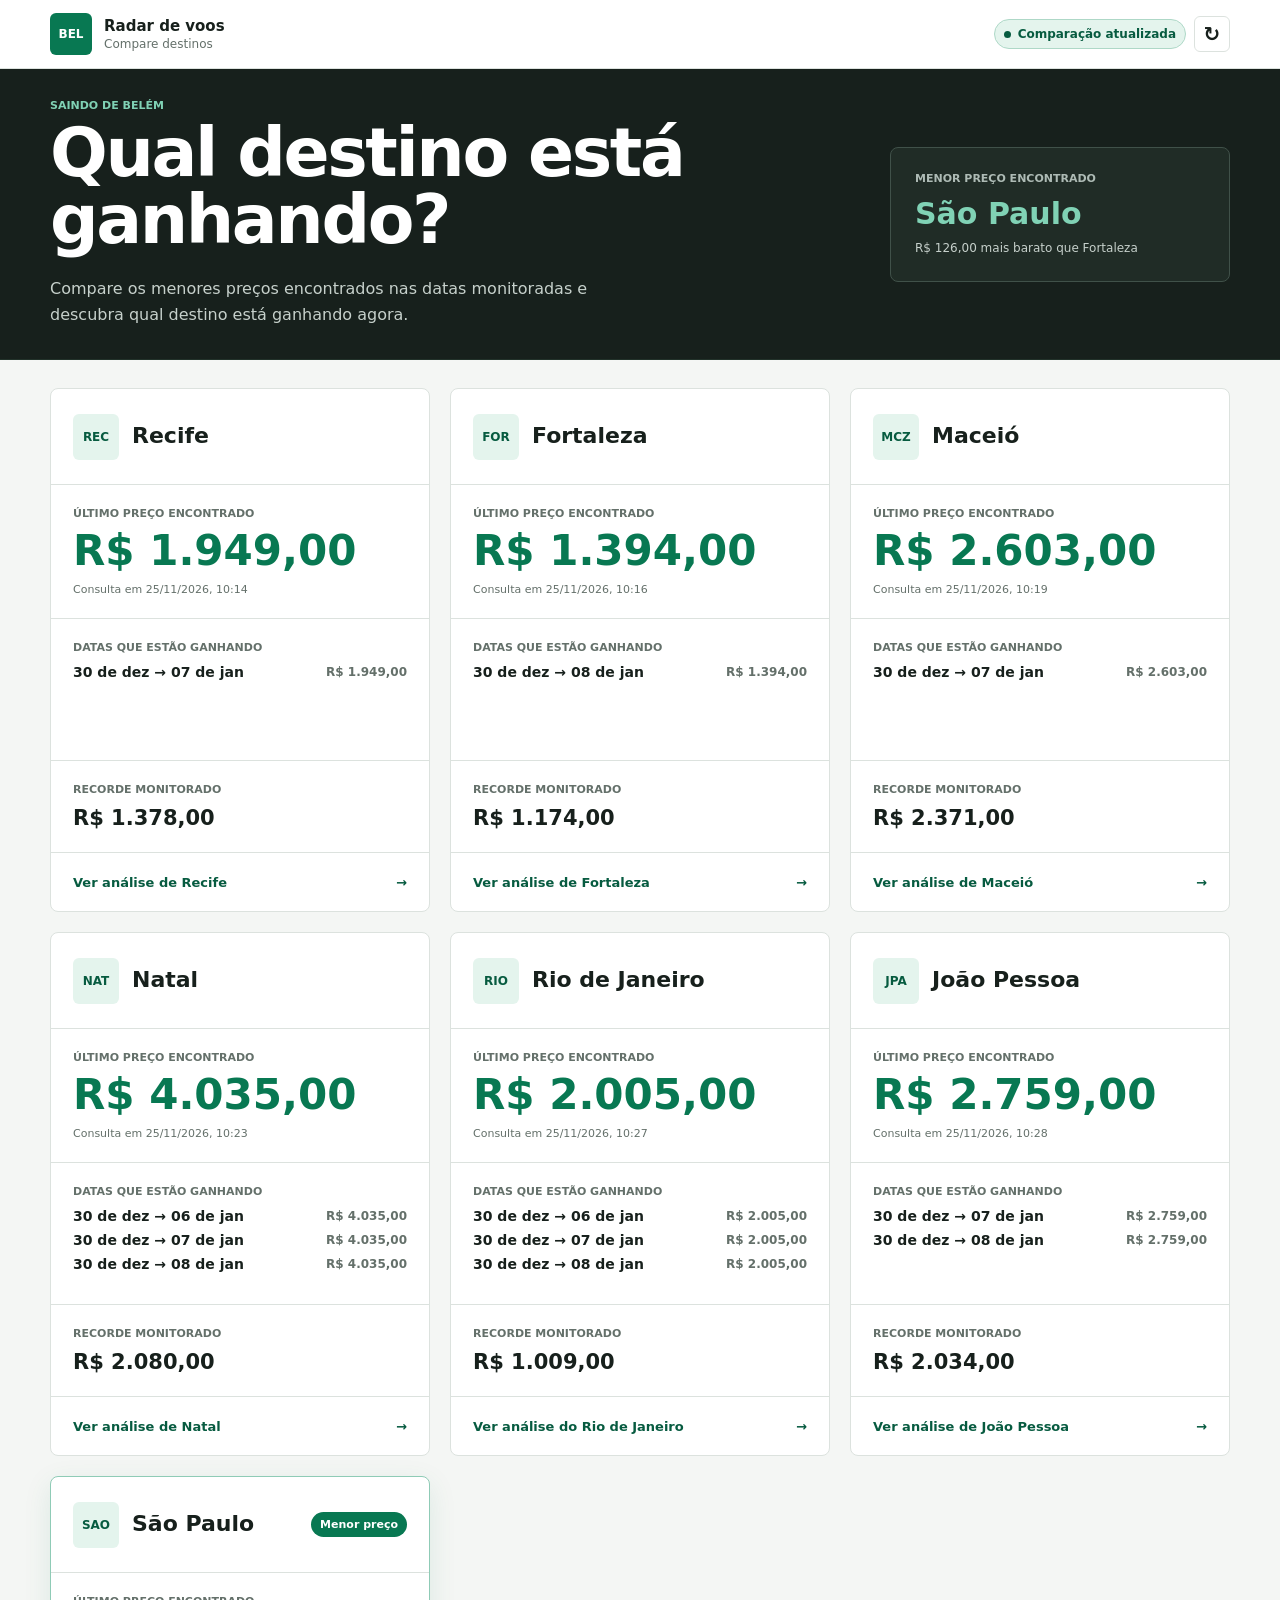
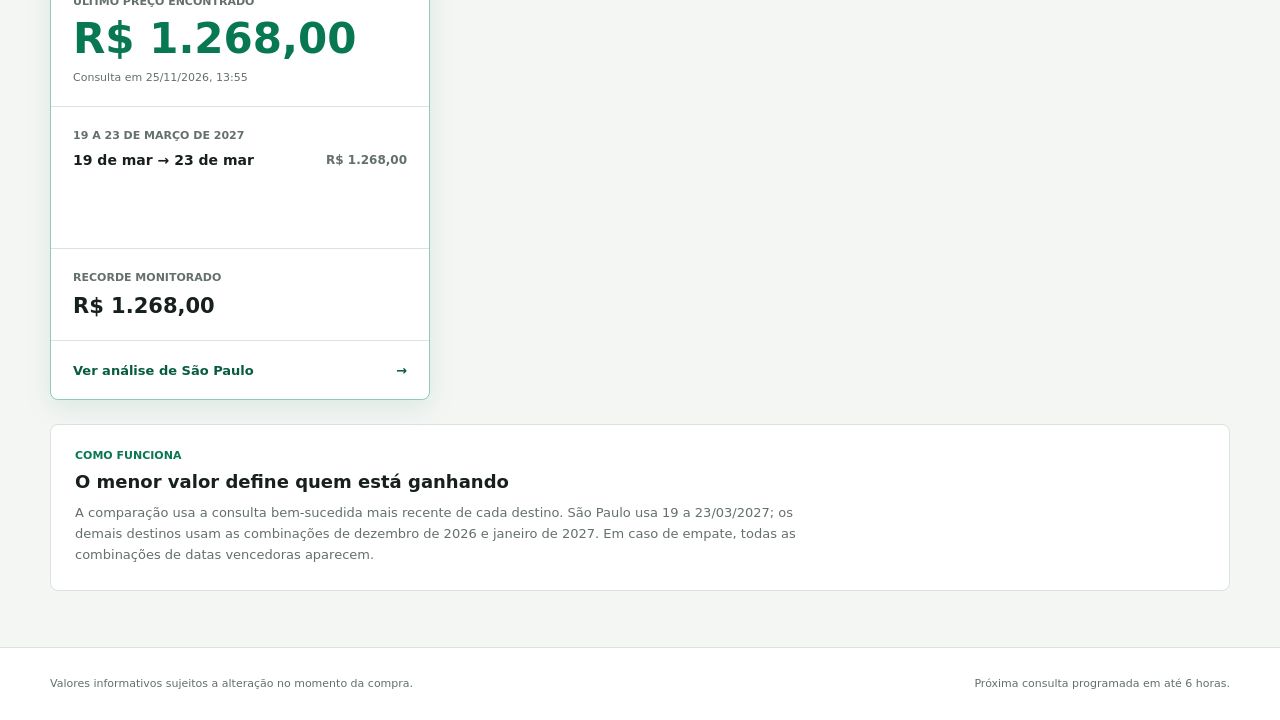
==== commit 9d359bf1: "Corrige consultas de voos e inclui São Paulo no painel" ====
--- a/docs/index.html
+++ b/docs/index.html
@@ -6,9 +6,9 @@
     <meta name="color-scheme" content="light">
     <meta
       name="description"
-      content="Compare os preços de voos de Belém para seis destinos."
+      content="Compare os preços de voos de Belém para sete destinos."
     >
-    <title>Radar de voos · Compare seis destinos</title>
+    <title>Radar de voos · Compare sete destinos</title>
     <link rel="stylesheet" href="./estilos.css?v=3">
   </head>
   <body class="pagina-comparacao">
@@ -46,14 +46,14 @@
             <p class="rotulo">Saindo de Belém</p>
             <h1 id="titulo-comparacao">Qual destino está ganhando?</h1>
             <p class="hero-texto">
-              Compare os menores preços encontrados para as mesmas datas e
+              Compare os menores preços encontrados nas datas monitoradas e
               descubra qual destino está ganhando agora.
             </p>
           </div>
           <div id="resultado-comparacao" class="resultado-comparacao" aria-live="polite">
-            <span>Melhor escolha agora</span>
+            <span>Menor preço encontrado</span>
             <strong>Calculando…</strong>
-            <small>Aguardando os seis destinos</small>
+            <small>Aguardando os sete destinos</small>
           </div>
         </div>
       </section>
@@ -69,7 +69,7 @@
               <span class="selo-vencedor" hidden>Menor preço</span>
             </div>
             <div class="preco-destino">
-              <span>Menor preço agora</span>
+              <span>Último preço encontrado</span>
               <strong data-campo="preco-atual">—</strong>
               <small data-campo="ultima-consulta">Aguardando dados</small>
             </div>
@@ -98,7 +98,7 @@
               <span class="selo-vencedor" hidden>Menor preço</span>
             </div>
             <div class="preco-destino">
-              <span>Menor preço agora</span>
+              <span>Último preço encontrado</span>
               <strong data-campo="preco-atual">—</strong>
               <small data-campo="ultima-consulta">Aguardando dados</small>
             </div>
@@ -127,7 +127,7 @@
               <span class="selo-vencedor" hidden>Menor preço</span>
             </div>
             <div class="preco-destino">
-              <span>Menor preço agora</span>
+              <span>Último preço encontrado</span>
               <strong data-campo="preco-atual">—</strong>
               <small data-campo="ultima-consulta">Aguardando dados</small>
             </div>
@@ -156,7 +156,7 @@
               <span class="selo-vencedor" hidden>Menor preço</span>
             </div>
             <div class="preco-destino">
-              <span>Menor preço agora</span>
+              <span>Último preço encontrado</span>
               <strong data-campo="preco-atual">—</strong>
               <small data-campo="ultima-consulta">Aguardando dados</small>
             </div>
@@ -185,7 +185,7 @@
               <span class="selo-vencedor" hidden>Menor preço</span>
             </div>
             <div class="preco-destino">
-              <span>Menor preço agora</span>
+              <span>Último preço encontrado</span>
               <strong data-campo="preco-atual">—</strong>
               <small data-campo="ultima-consulta">Aguardando dados</small>
             </div>
@@ -214,7 +214,7 @@
               <span class="selo-vencedor" hidden>Menor preço</span>
             </div>
             <div class="preco-destino">
-              <span>Menor preço agora</span>
+              <span>Último preço encontrado</span>
               <strong data-campo="preco-atual">—</strong>
               <small data-campo="ultima-consulta">Aguardando dados</small>
             </div>
@@ -230,6 +230,35 @@
             </div>
             <a class="botao-analise" href="./destino.html?destino=JPA">
               Ver análise de João Pessoa
+              <span aria-hidden="true">→</span>
+            </a>
+          </article>
+
+          <article id="cartao-sao-paulo" class="cartao-destino" data-destino="SAO">
+            <div class="cartao-destino-cabecalho">
+              <div>
+                <span class="codigo-destino">SAO</span>
+                <h2>São Paulo</h2>
+              </div>
+              <span class="selo-vencedor" hidden>Menor preço</span>
+            </div>
+            <div class="preco-destino">
+              <span>Último preço encontrado</span>
+              <strong data-campo="preco-atual">—</strong>
+              <small data-campo="ultima-consulta">Aguardando dados</small>
+            </div>
+            <div class="datas-vencedoras">
+              <span>19 a 23 de março de 2027</span>
+              <div data-campo="datas-vencedoras" class="lista-datas">
+                <p>Carregando preços…</p>
+              </div>
+            </div>
+            <div class="recorde-destino">
+              <span>Recorde monitorado</span>
+              <strong data-campo="recorde">—</strong>
+            </div>
+            <a class="botao-analise" href="./destino.html?destino=SAO">
+              Ver análise de São Paulo
               <span aria-hidden="true">→</span>
             </a>
           </article>
@@ -240,6 +269,8 @@
           <h2 id="titulo-como-funciona">O menor valor define quem está ganhando</h2>
           <p>
             A comparação usa a consulta bem-sucedida mais recente de cada destino.
+            São Paulo usa 19 a 23/03/2027; os demais destinos usam as combinações
+            de dezembro de 2026 e janeiro de 2027.
             Em caso de empate, todas as combinações de datas vencedoras aparecem.
           </p>
         </section>
@@ -258,6 +289,6 @@
         Ative o JavaScript para visualizar a comparação de destinos.
       </p>
     </noscript>
-    <script src="./comparacao.js?v=3"></script>
+    <script src="./comparacao.js?v=5"></script>
   </body>
 </html>
--- a/docs/estilos.css
+++ b/docs/estilos.css
@@ -616,15 +616,70 @@
 }
 
 .grafico {
-  height: 290px;
+  height: 318px;
   position: relative;
-  padding: 20px 18px 12px;
+  padding: 20px 18px 40px;
 }
 
 #grafico-precos {
   width: 100%;
   height: 100%;
   display: block;
+}
+
+#grafico-precos:hover {
+  cursor: crosshair;
+}
+
+.grafico-tooltip {
+  min-width: 174px;
+  max-width: 230px;
+  position: absolute;
+  z-index: 2;
+  padding: 10px 12px;
+  border: 1px solid rgba(255, 255, 255, 0.14);
+  border-radius: 8px;
+  background: var(--tinta);
+  box-shadow: 0 8px 24px rgba(23, 32, 28, 0.18);
+  color: #fff;
+  pointer-events: none;
+  transform: translate(-50%, calc(-100% - 12px));
+}
+
+.grafico-tooltip.tooltip-abaixo {
+  transform: translate(-50%, 12px);
+}
+
+.grafico-tooltip strong,
+.grafico-tooltip span,
+.grafico-tooltip small {
+  display: block;
+}
+
+.grafico-tooltip strong {
+  margin-bottom: 4px;
+  font-size: 14px;
+}
+
+.grafico-tooltip span,
+.grafico-tooltip small {
+  color: #dce2de;
+  font-size: 11px;
+  line-height: 1.45;
+}
+
+.grafico-tooltip small {
+  margin-top: 3px;
+  color: #aeb9b3;
+}
+
+.texto-apoio-grafico {
+  position: absolute;
+  right: 18px;
+  bottom: 12px;
+  margin: 0;
+  color: var(--tinta-suave);
+  font-size: 11px;
 }
 
 .mensagem-vazia {
@@ -895,8 +950,17 @@
   }
 
   .grafico {
-    height: 250px;
+    height: 288px;
     padding-inline: 10px;
+  }
+
+  .texto-apoio-grafico {
+    right: 10px;
+    left: 10px;
+    overflow: hidden;
+    text-align: center;
+    text-overflow: ellipsis;
+    white-space: nowrap;
   }
 
   th,
